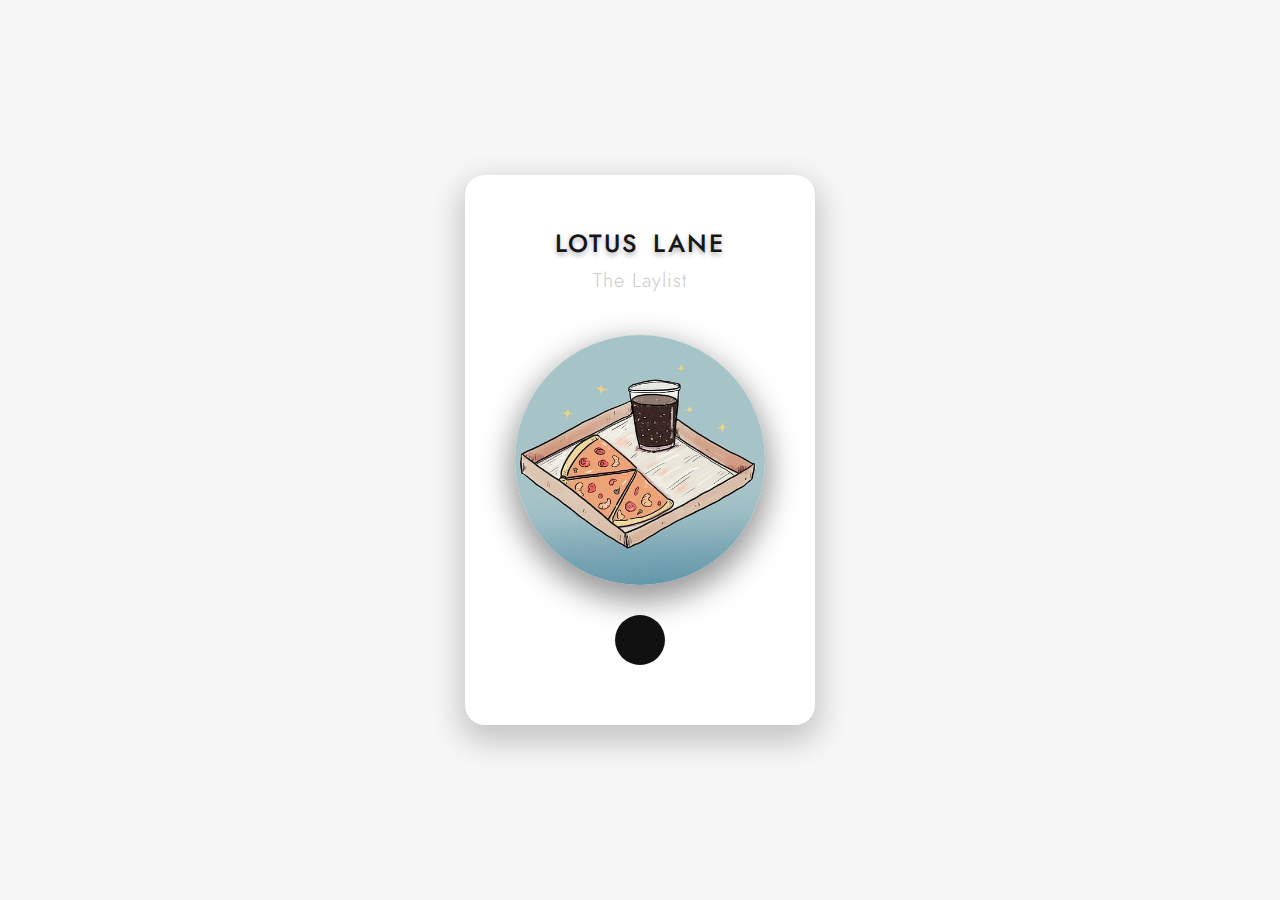
==== music.html @ 48e5e499 "Some Changes" ====
<!DOCTYPE html>
<html lang="en">
  <head>
    <meta charset="UTF-8" />
    <meta name="viewport" content="width=device-width, initial-scale=1.0" />
    <link rel="stylesheet" href="styles.css" />
    <link
      rel="stylesheet"
      href="https://cdnjs.cloudflare.com/ajax/libs/font-awesome/6.5.1/css/all.min.css"
      integrity="sha512-DTOQO9RWCH3ppGqcWaEA1BIZOC6xxalwEsw9c2QQeAIftl+Vegovlnee1c9QX4TctnWMn13TZye+giMm8e2LwA=="
      crossorigin="anonymous"
      referrerpolicy="no-referrer"
    />
    <title>Music Player</title>
  </head>
  <body>
    <div class="main_div">
      <div class="music_container">
        <h2 id="title">Lotus Lane</h2>
        <h3 id="artist">The Laylist</h3>
        <div class="img_container">
          <img src="./ImageMusic/a.jpg" alt="" />
        </div>
        <audio src="./Music/music1.mp3" ></audio>

        <div class="music_controls">
          <i class="fa-solid fa-backward" id="prev" title="Privious"></i>
          <i class="fa-solid fa-play main_button" title="Play" id="play"></i>
          <i class="fa-solid fa-forward" id="next" title="Next"></i>
        </div>
      </div>
    </div>
  </body>
</html>
---- styles.css ----
@import url("https://fonts.googleapis.com/css2?family=Jost:wght@200;500&display=swap");
* {
  margin: 0px;
  padding: 0px;
  box-sizing: border-box;
}

h2 {
  text-align: center;
  font-size: 20px;
}

html {
  font-size: 62.5%;
  font-family: "Jost", sans-serif;
}
.main_div {
  width: 100vw;
  height: 100vh;
  background-color: #f6f6f6;
  display: grid;
  place-items: center;
}
.music_container {
  width: 35rem;
  height: 55rem;
  background-color: #ffffff;
  border-radius: 2rem;
  box-shadow: 0 1.2rem 3rem 0.5rem rgba(0, 0, 0, 0.2);
  padding: 3rem;
  text-align: center;
}

.music_container #title {
  text-transform: uppercase;
  letter-spacing: 0.2rem;
  word-spacing: 0.5rem;
  color: #171717;
  margin: 2rem 0 0.5rem 0;
  font-size: 2.5rem;
  font-weight: 500;
  text-shadow: 0 0.3rem 0.5rem rgba(0, 0, 0, 0.3);
}

.music_container #artist {
  color: #cccaca;
  text-transform: capitalize;
  letter-spacing: 0.1rem;
  font-size: 2rem;
  margin-bottom: 4rem;
  font-weight: 300;
}
.img_container {
  width: 25rem;
  height: 25rem;
  margin: auto;
}

img {
  box-shadow: 0 1.2rem 3rem 0.5rem rgba(0, 0, 0, 0.4);
  width: 100%;
  border-radius: 50%;
  object-fit: cover;
  height: 100%;
}

.music_controls {
     width: 20rem;
     display: flex;
     justify-content: space-between;
     margin: auto;
     margin-top: 3rem;
}

.music_controls .fas{
     columns: #000;
     font-size: 2rem;
     cursor: pointer;
     filter: drop-shadow(10.2rem 3rem 00.5rem rgba(0,0,0,0.4));
}

.music_controls .main_button{
     width: 5rem;
     height: 5rem;
     border-radius: 50%;
     background-color: #111;
     color: #f6f6f6;
     font-size: 1.4rem;
}

.music_controls .fas:hover{
     
}
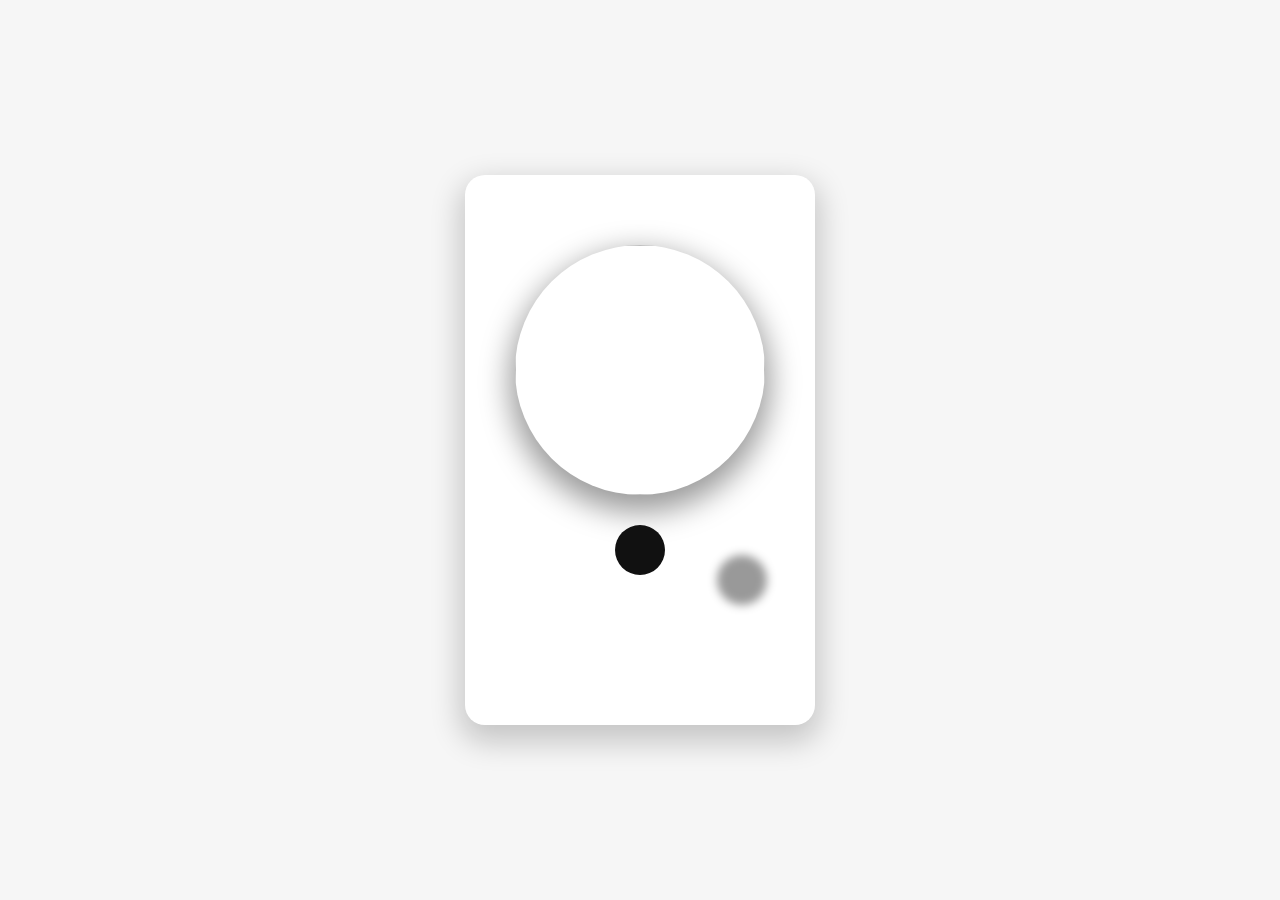
==== commit 520b38d6: "update" ====
--- a/music.html
+++ b/music.html
@@ -13,22 +13,22 @@
     />
     <title>Music Player</title>
   </head>
-  <body>
-    <div class="main_div">
-      <div class="music_container">
-        <h2 id="title">Lotus Lane</h2>
-        <h3 id="artist">The Laylist</h3>
-        <div class="img_container">
-          <img src="./ImageMusic/a.jpg" alt="" />
-        </div>
-        <audio src="./Music/music1.mp3" ></audio>
+  <div class="main_div">
+    <div class="music_container">
+      <h2 id="title">Lotus Lane</h2>
+      <h3 id="artist">The Laylist</h3>
+      <div class="img_container">
+        <img src="./ImageMusic/music1.jpg" alt="" id="albumArt" class="anime" />
+      </div>
 
-        <div class="music_controls">
-          <i class="fa-solid fa-backward" id="prev" title="Privious"></i>
-          <i class="fa-solid fa-play main_button" title="Play" id="play"></i>
-          <i class="fa-solid fa-forward" id="next" title="Next"></i>
-        </div>
+      <audio src="./music/music1.mp3" id="musicPlayer"></audio>
+
+      <div class="music_controls">
+        <i class="fas fa-backward" id="prev" title="Previous"></i>
+        <i class="fas fa-play main_button" title="Play" id="play"></i>
+        <i class="fas fa-forward" id="next" title="Next"></i>
       </div>
     </div>
-  </body>
+  </div>
+  <script src="./App.js"></script>
 </html>
--- a/styles.css
+++ b/styles.css
@@ -65,29 +65,72 @@
 }
 
 .music_controls {
-     width: 20rem;
-     display: flex;
-     justify-content: space-between;
-     margin: auto;
-     margin-top: 3rem;
+  width: 20rem;
+  display: flex;
+  justify-content: space-between;
+  margin: auto;
+  margin-top: 3rem;
+  align-items: center;
 }
 
-.music_controls .fas{
-     columns: #000;
-     font-size: 2rem;
-     cursor: pointer;
-     filter: drop-shadow(10.2rem 3rem 00.5rem rgba(0,0,0,0.4));
+.music_controls .fas {
+  columns: #000;
+  font-size: 2rem;
+  cursor: pointer;
+  filter: drop-shadow(10.2rem 3rem 00.5rem rgba(0, 0, 0, 0.4));
 }
 
-.music_controls .main_button{
-     width: 5rem;
-     height: 5rem;
-     border-radius: 50%;
-     background-color: #111;
-     color: #f6f6f6;
-     font-size: 1.4rem;
+.music_controls .main_button {
+  width: 5rem;
+  height: 5rem;
+  border-radius: 50%;
+  background-color: #111;
+  color: #f6f6f6;
+  font-size: 1.4rem;
+  display: flex;
+  justify-content: center;
+  align-items: center;
 }
 
-.music_controls .fas:hover{
-     
+.music_controls .fas:hover {
+  color: gray;
 }
+.music_controls .fa-play:hover {
+  background-color: #f6f6f6;
+  color: #111;
+  box-shadow: 0 1rem 2rem 0.2rem rgba(0, 0, 0, 0.4);
+  transition: 1s all;
+}
+/* Existing CSS */
+.anime {
+  animation: rotatePlayer 3s linear infinite;
+}
+
+/* @keyframes rotatePlayer {
+  from {
+    transform: rotate(0deg);
+  }
+  to {
+    transform: rotate(360deg);
+  }
+} */
+
+/* Additional CSS for the img element */
+/* .img_container img.anime {
+  animation: rotatePlayer 3s linear infinite;
+} */
+
+
+
+@keyframes rotatePlayer {
+  from {
+    transform: rotate(0deg);
+  }
+  to {
+    transform: rotate(360deg);
+  }
+}
+
+.img_container img.anime {
+  animation: rotatePlayer 3s linear infinite;
+}
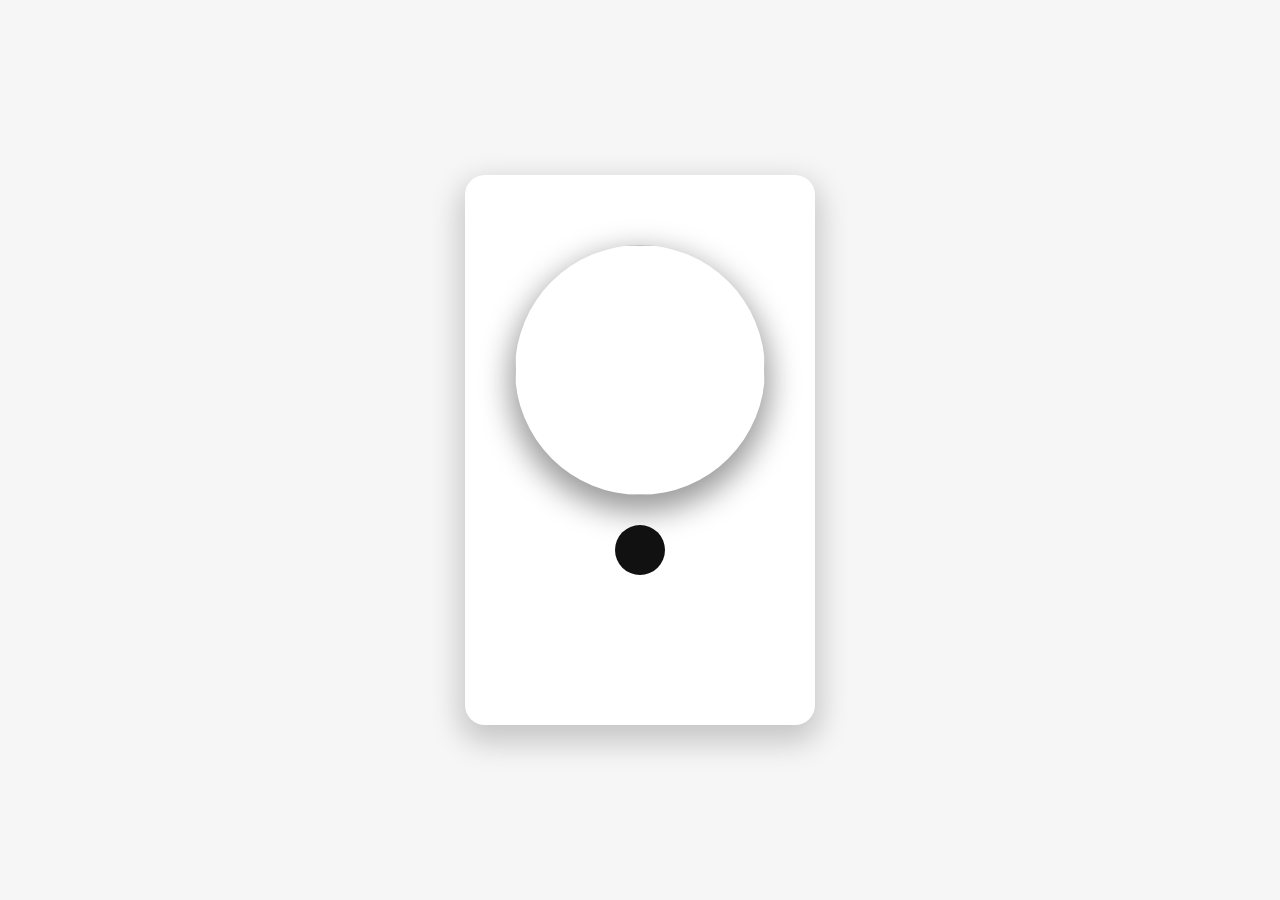
==== commit 25f2d099: "Complete Music Play Project" ====
--- a/music.html
+++ b/music.html
@@ -21,7 +21,7 @@
         <img src="./ImageMusic/music1.jpg" alt="" id="albumArt" class="anime" />
       </div>
 
-      <audio src="./music/music1.mp3" id="musicPlayer"></audio>
+      <audio src="./music/192-Channa Ve - Bhoot - Part One The Haunted Ship 192 Kbps" id="musicPlayer"></audio>
 
       <div class="music_controls">
         <i class="fas fa-backward" id="prev" title="Previous"></i>
--- a/styles.css
+++ b/styles.css
@@ -77,7 +77,7 @@
   columns: #000;
   font-size: 2rem;
   cursor: pointer;
-  filter: drop-shadow(10.2rem 3rem 00.5rem rgba(0, 0, 0, 0.4));
+  /* filter: drop-shadow(10.2rem 3rem 00.5rem rgba(0, 0, 0, 0.4)); */
 }
 
 .music_controls .main_button {
@@ -106,22 +106,6 @@
   animation: rotatePlayer 3s linear infinite;
 }
 
-/* @keyframes rotatePlayer {
-  from {
-    transform: rotate(0deg);
-  }
-  to {
-    transform: rotate(360deg);
-  }
-} */
-
-/* Additional CSS for the img element */
-/* .img_container img.anime {
-  animation: rotatePlayer 3s linear infinite;
-} */
-
-
-
 @keyframes rotatePlayer {
   from {
     transform: rotate(0deg);
@@ -130,7 +114,3 @@
     transform: rotate(360deg);
   }
 }
-
-.img_container img.anime {
-  animation: rotatePlayer 3s linear infinite;
-}
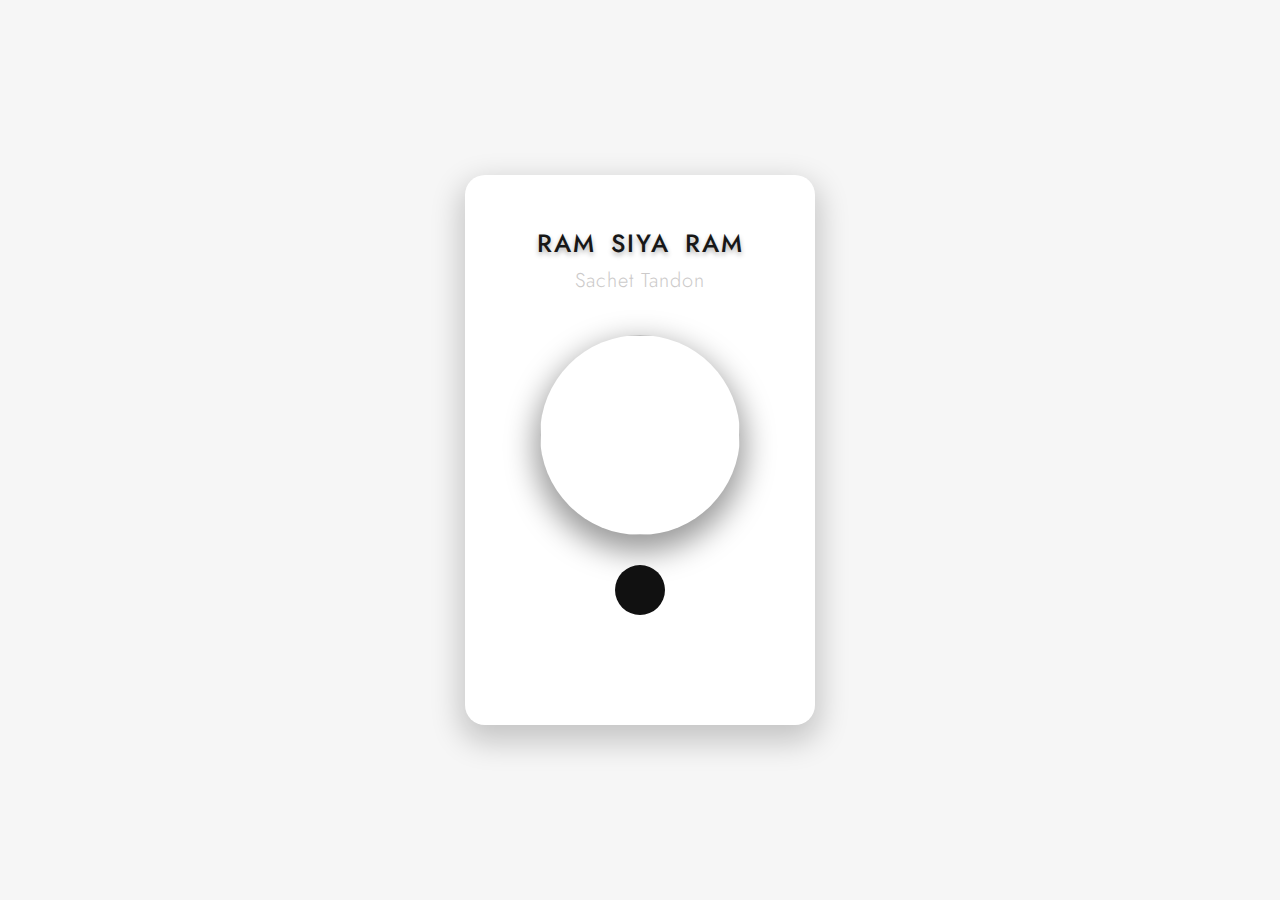
==== commit fc6c018d: "create music player" ====
--- a/music.html
+++ b/music.html
@@ -21,7 +21,8 @@
         <img src="./ImageMusic/music1.jpg" alt="" id="albumArt" class="anime" />
       </div>
 
-      <audio src="./music/192-Channa Ve - Bhoot - Part One The Haunted Ship 192 Kbps" id="musicPlayer"></audio>
+      <!-- <audio src="./music/192-Channa Ve - Bhoot - Part One The Haunted Ship 192 Kbps" id="musicPlayer"></audio> -->
+      <audio src="" id="musicPlayer"></audio>
 
       <div class="music_controls">
         <i class="fas fa-backward" id="prev" title="Previous"></i>
--- a/styles.css
+++ b/styles.css
@@ -51,8 +51,8 @@
   font-weight: 300;
 }
 .img_container {
-  width: 25rem;
-  height: 25rem;
+  width: 20rem;
+  height: 20rem;
   margin: auto;
 }
 
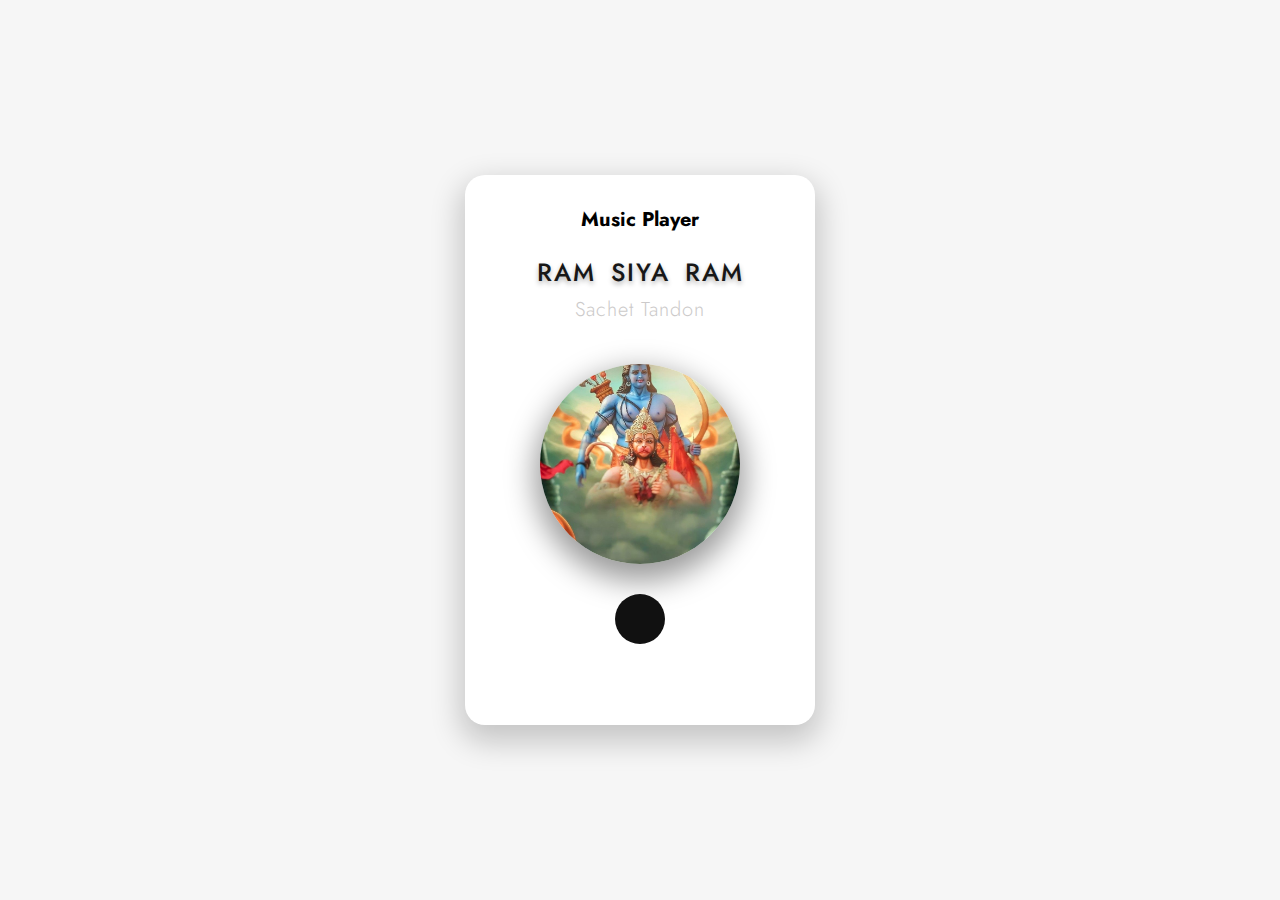
==== commit 3e240442: "Add Image on the music" ====
--- a/music.html
+++ b/music.html
@@ -15,10 +15,11 @@
   </head>
   <div class="main_div">
     <div class="music_container">
-      <h2 id="title">Lotus Lane</h2>
+      <h2>Music Player</h2>
+      <h2 id="title">Lotuss Lane</h2>
       <h3 id="artist">The Laylist</h3>
       <div class="img_container">
-        <img src="./ImageMusic/music1.jpg" alt="" id="albumArt" class="anime" />
+        <img src="./images/guru1.jpg" alt="" id="albumArt" class="anime" />
       </div>
 
       <!-- <audio src="./music/192-Channa Ve - Bhoot - Part One The Haunted Ship 192 Kbps" id="musicPlayer"></audio> -->
